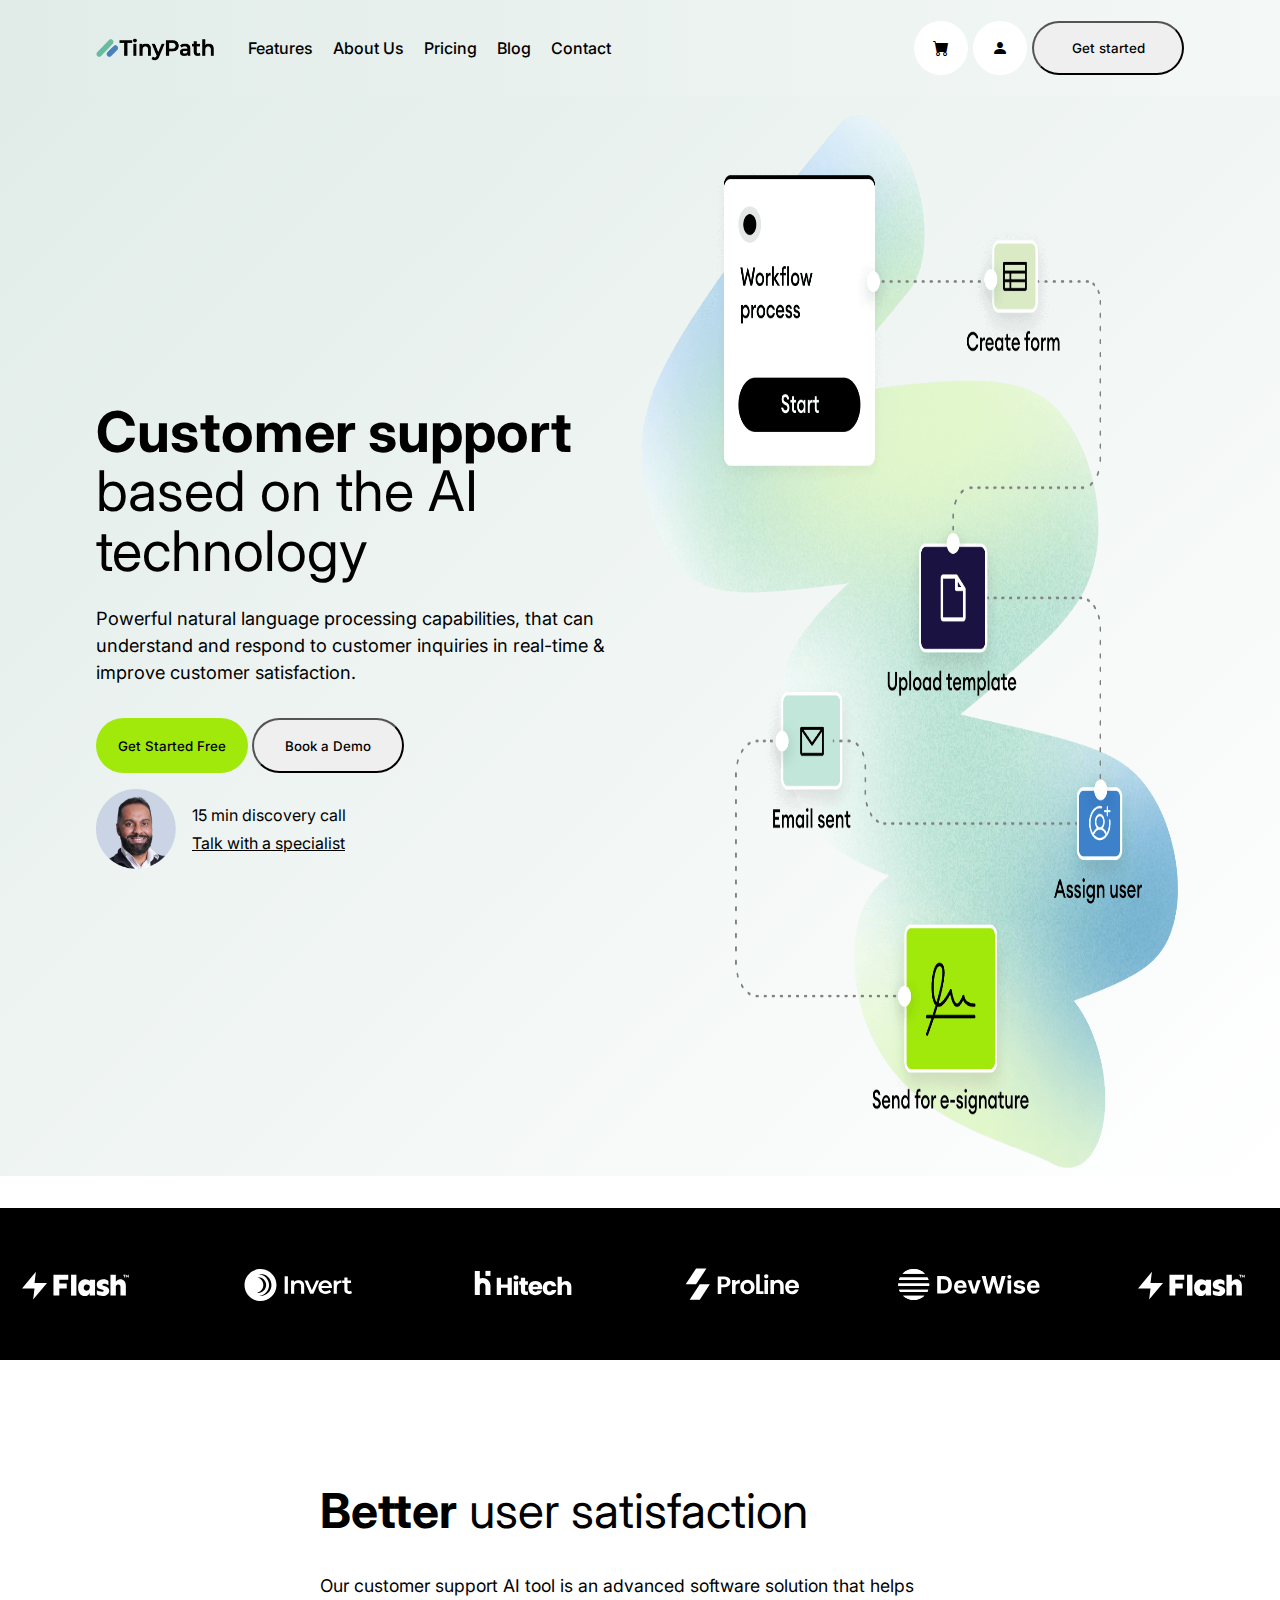
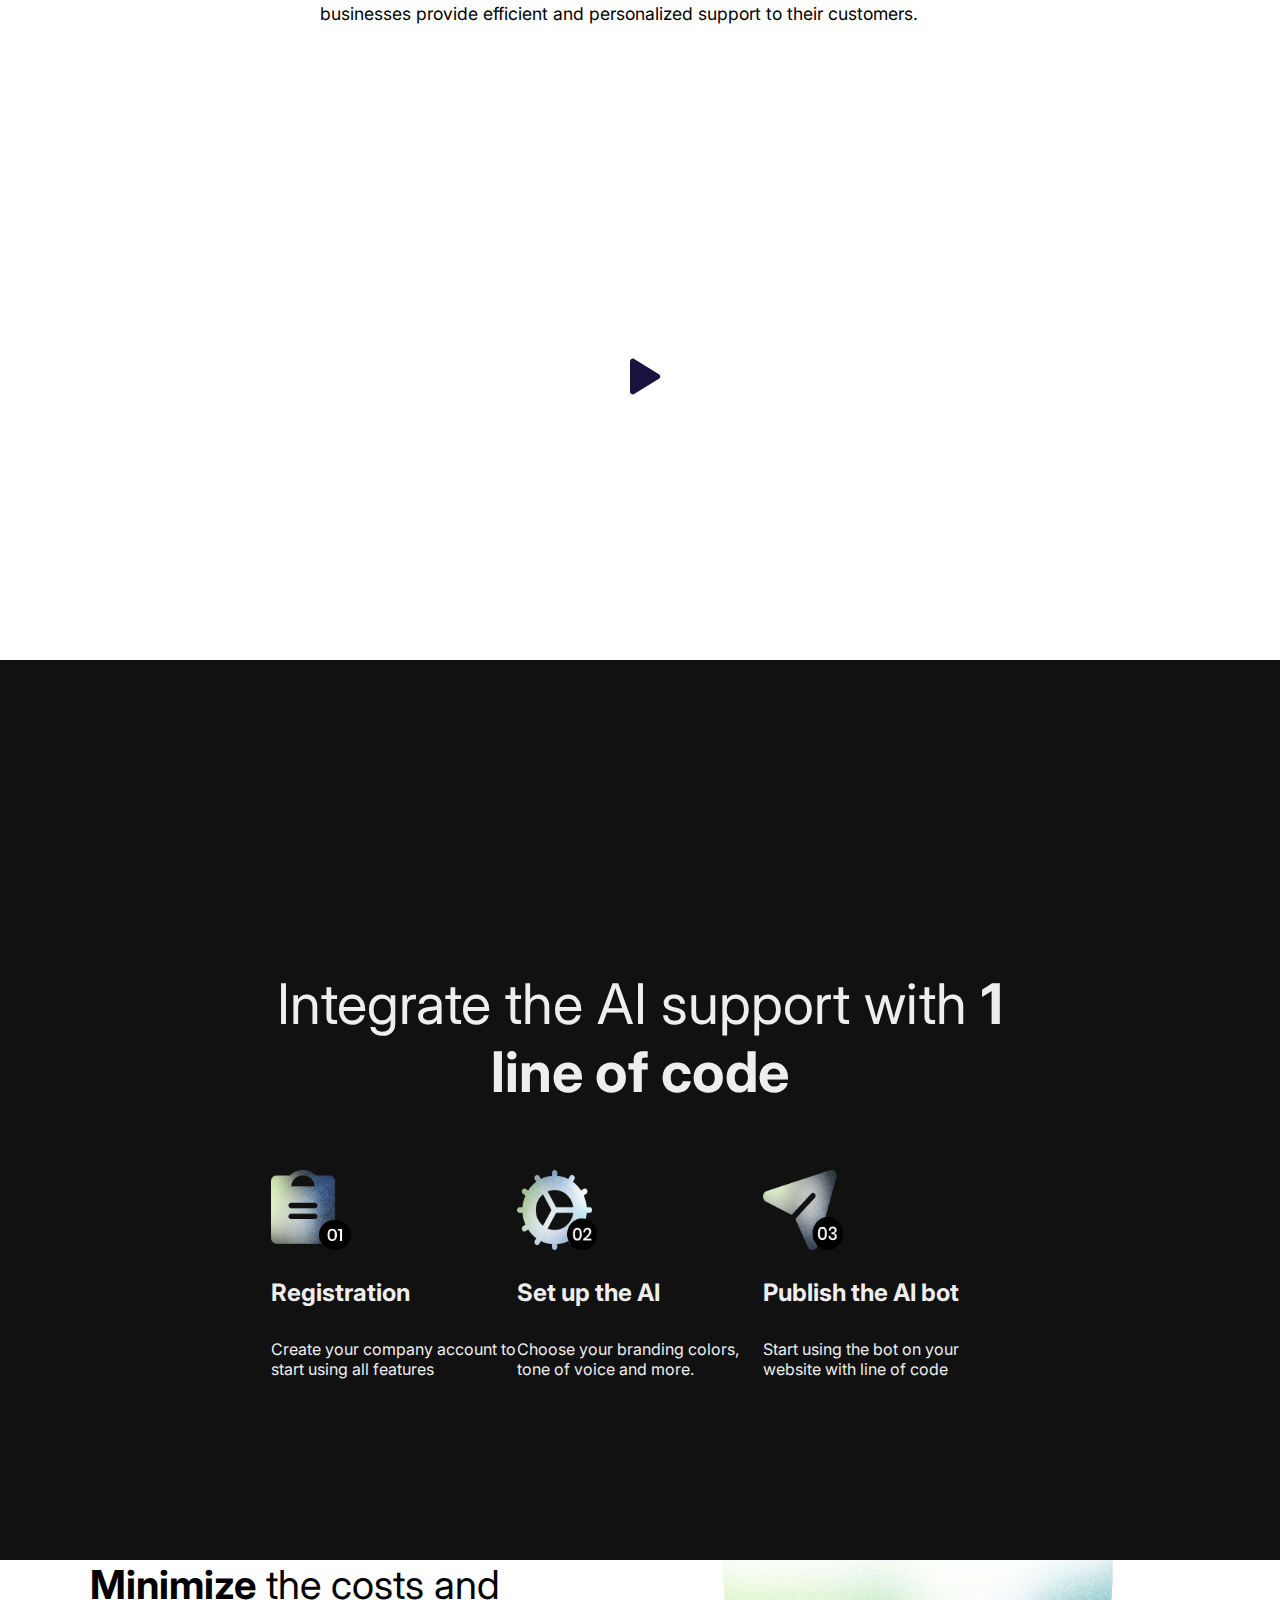
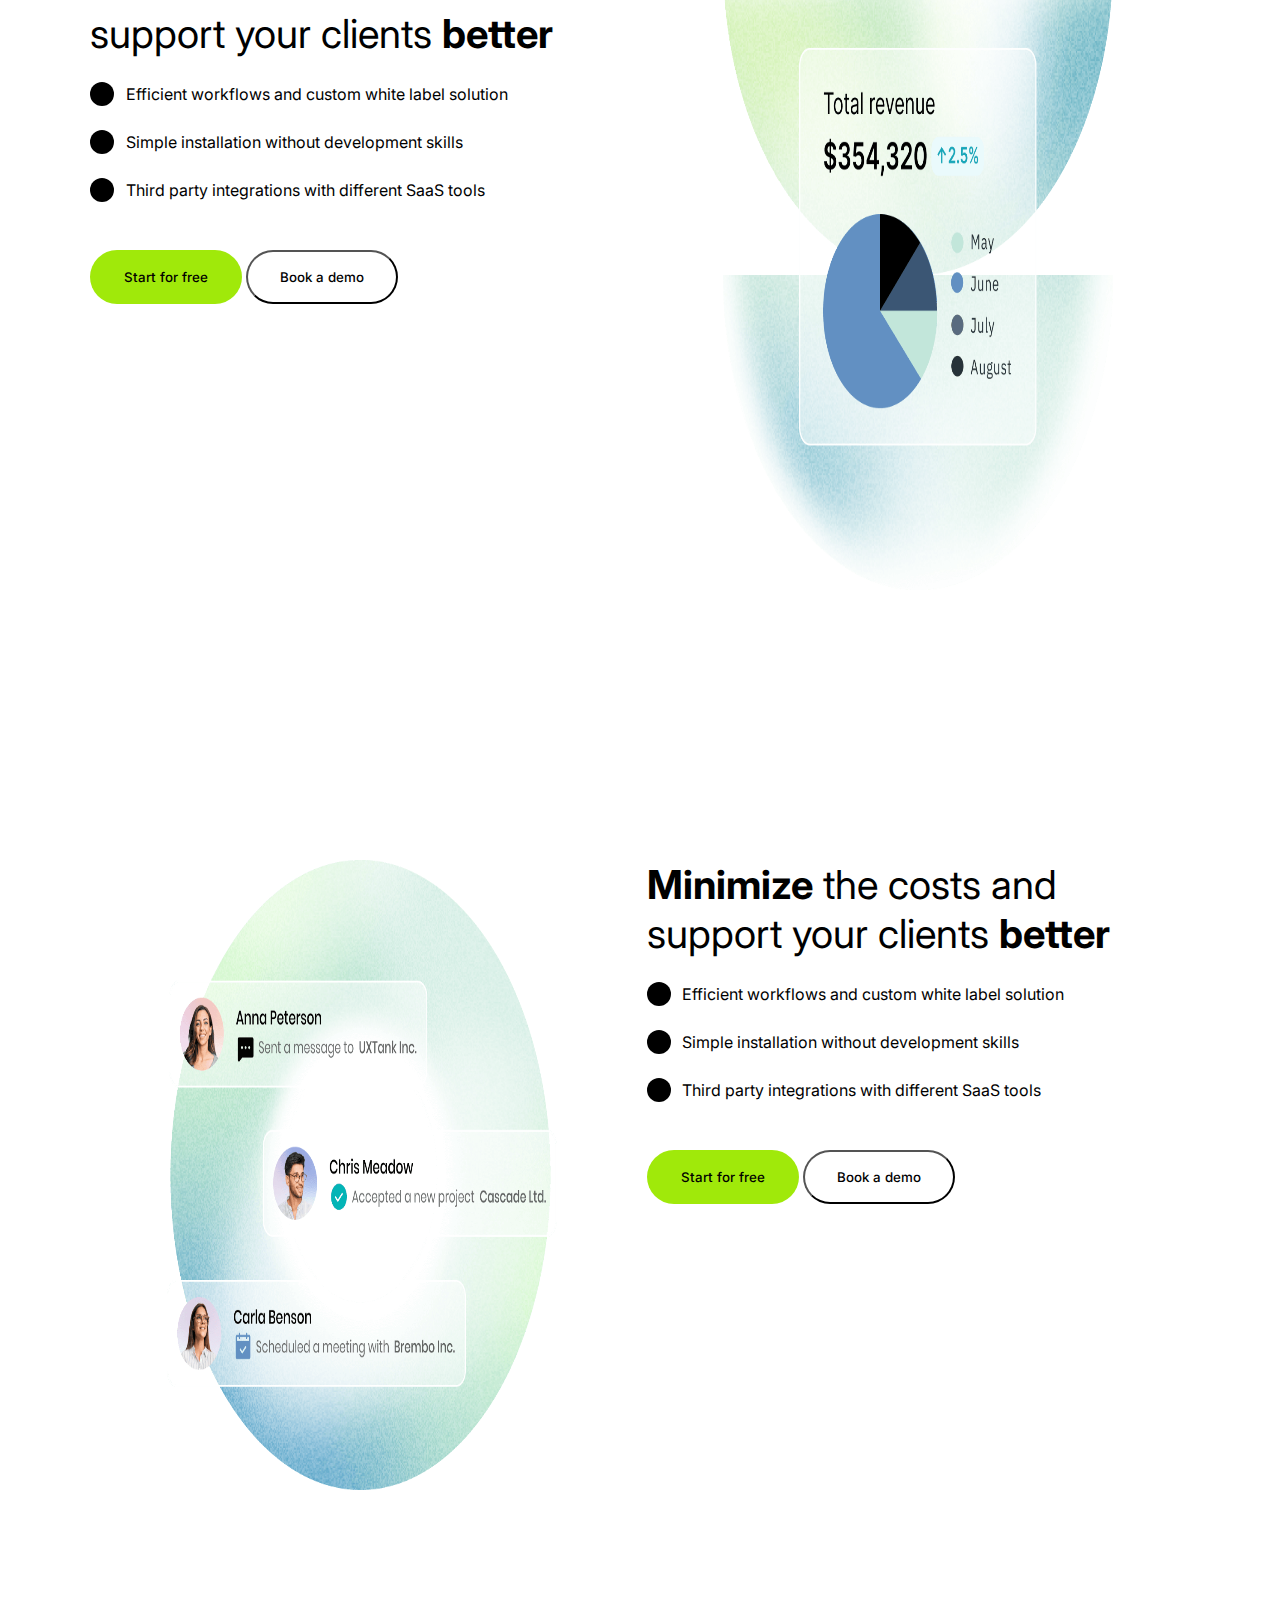
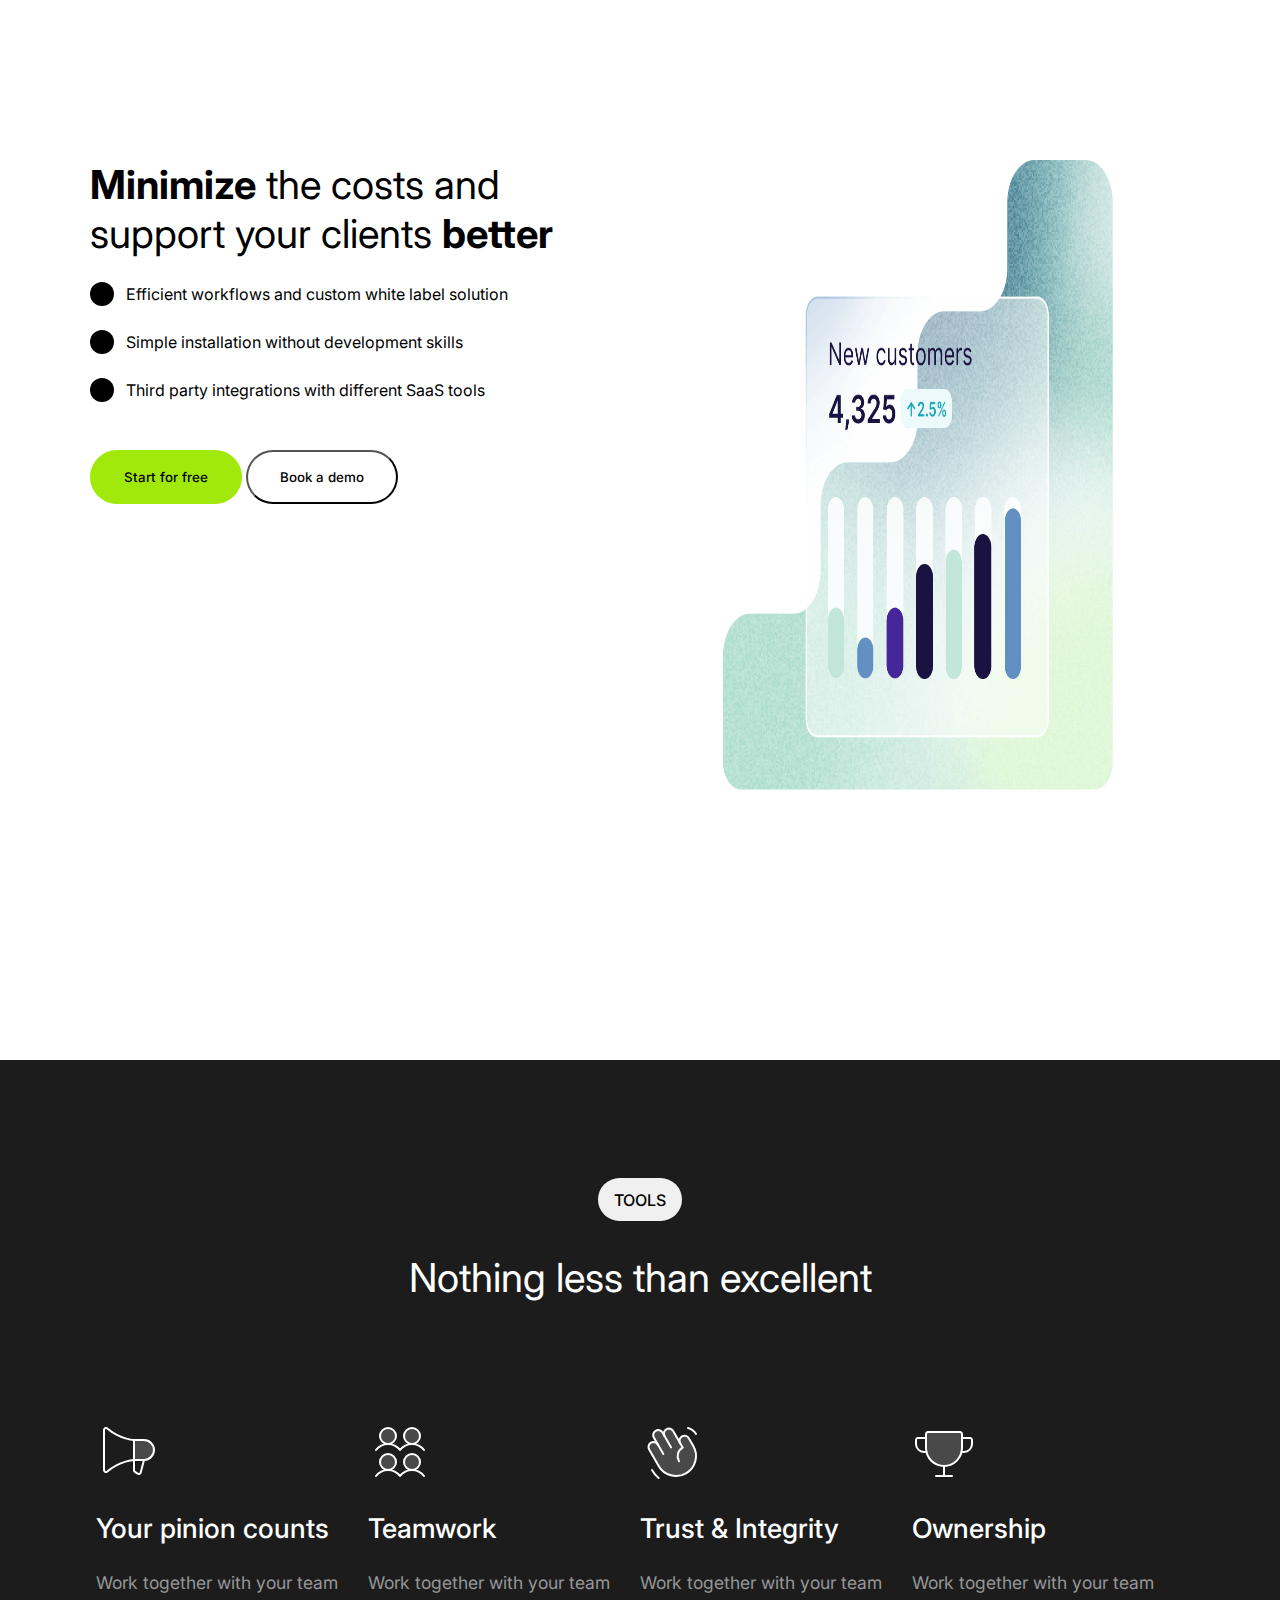
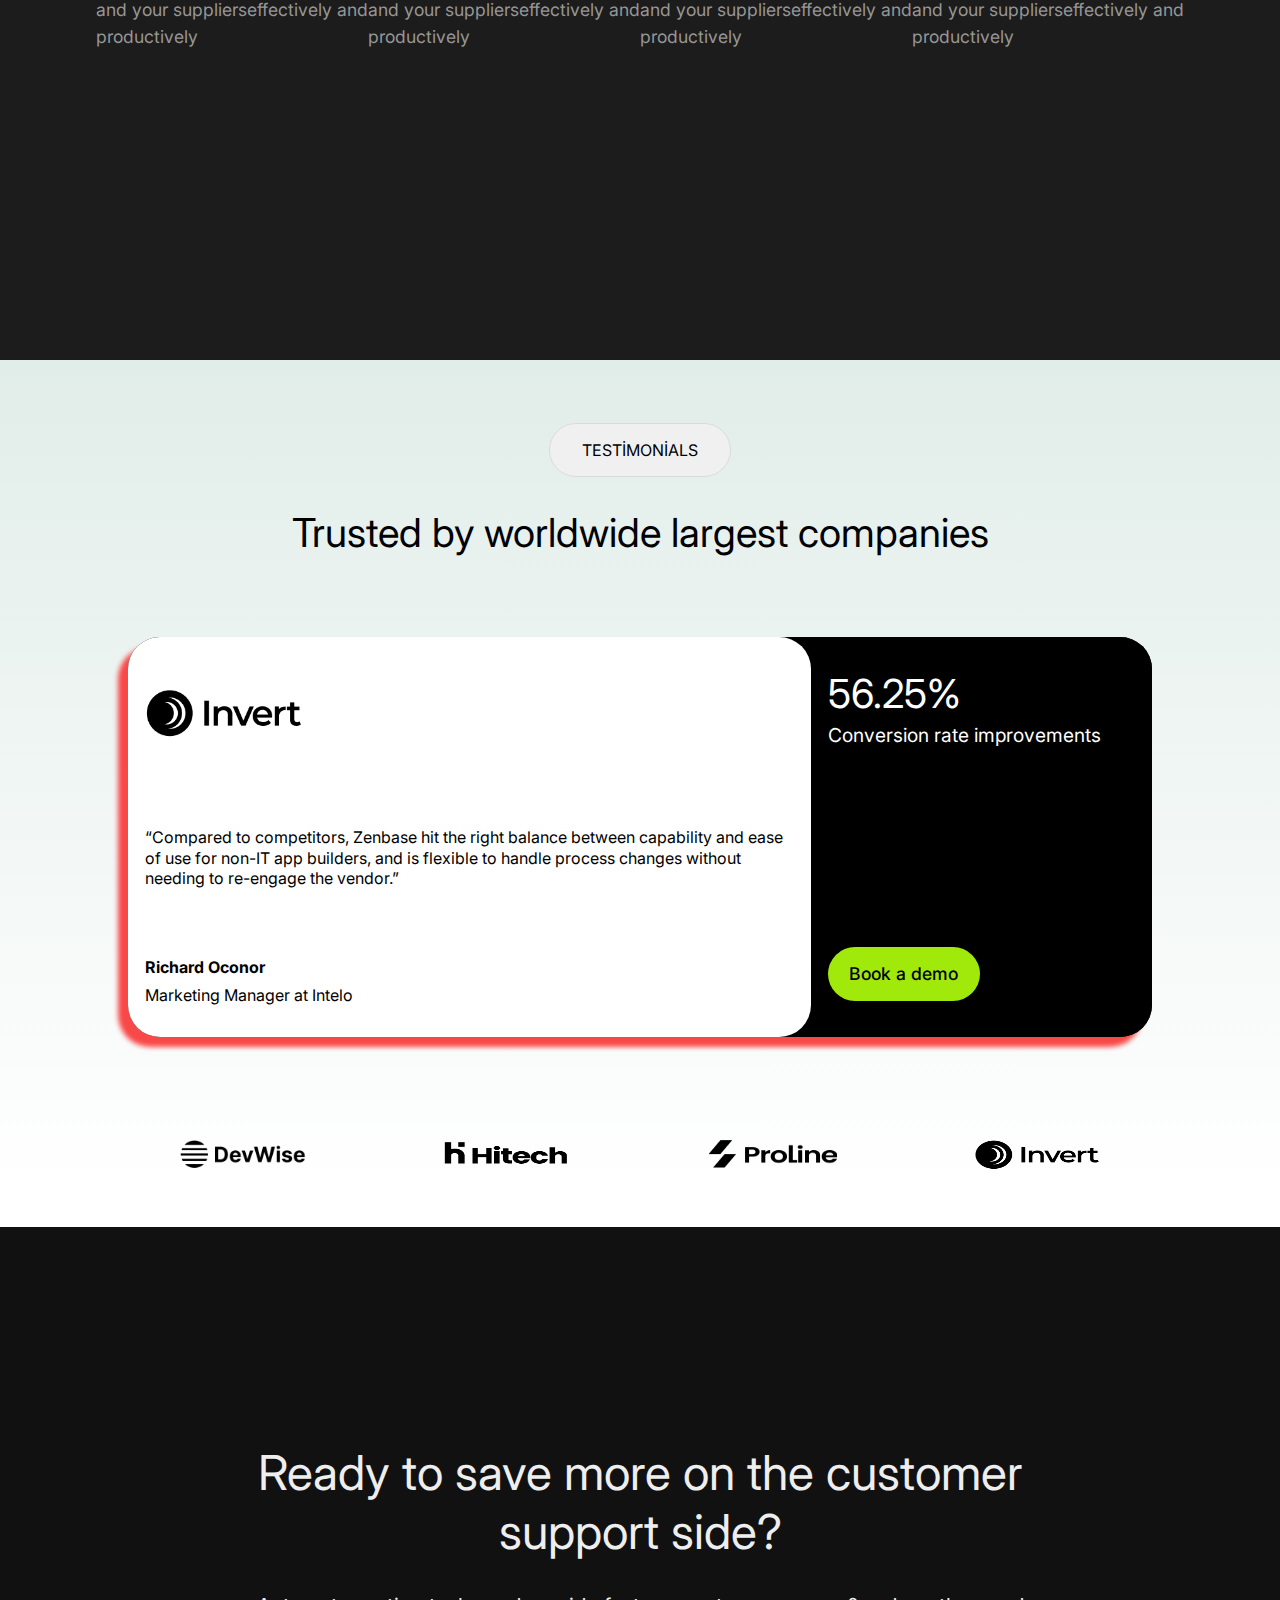
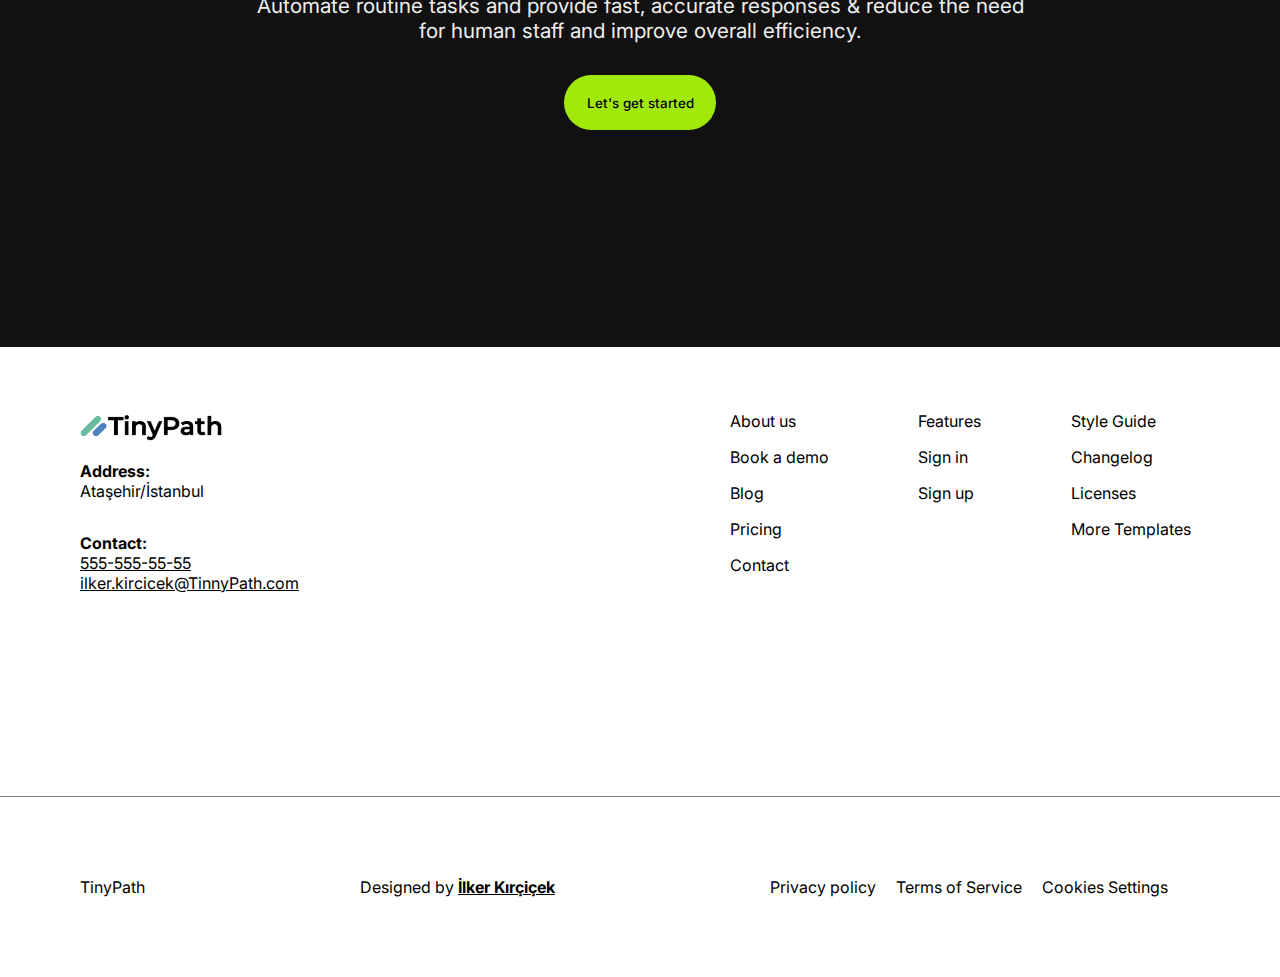
==== index.html @ c1fa0103 "index.html finish" ====
<!DOCTYPE html>
<html lang="en">
<head>
    <meta charset="UTF-8">
    <meta name="viewport" content="width=device-width, initial-scale=1.0">
    <title>TinyPath</title>
    <link rel="stylesheet" href="./css/style.css">
    <link rel="stylesheet" href="https://cdn.jsdelivr.net/npm/bootstrap-icons@1.11.3/font/bootstrap-icons.min.css">
    <link rel="stylesheet" href="https://cdnjs.cloudflare.com/ajax/libs/font-awesome/6.5.1/css/all.min.css" integrity="sha512-DTOQO9RWCH3ppGqcWaEA1BIZOC6xxalwEsw9c2QQeAIftl+Vegovlnee1c9QX4TctnWMn13TZye+giMm8e2LwA==" crossorigin="anonymous" referrerpolicy="no-referrer" />
    <link rel="stylesheet" href="./css/animation.css">
    <link rel="stylesheet" href="./css/module.css">
</head>
<body>
    <section>
        <header class="head">
            <div class="header">
                <div class="header-left">
                    <img src="./img/logo.png" alt="logo">
                    <div class="links">
                        <a href="#">Features</a>
                        <a href="#">About Us</a>
                        <a href="#">Pricing</a>
                        <a href="#">Blog</a>
                        <a href="#">Contact</a>
                    </div>
                </div>
                <div class="header-right">
                    <div>
                        <i class="bi bi-cart-fill"></i>
                        <i class="bi bi-person-fill"></i>
                    </div>
                    <button class="button">Get started</button>
                </div>
            </div>
        </header>

    
        <div class="hero">
            <div class="container">
                <div class="container-left">
                    <p class="container-left-tittle">
                        <strong>Customer support</strong> based on the AI technology
                    </p>
                    <p class="container-left-text">
                    Powerful natural language processing capabilities, that can understand and respond to customer inquiries in real-time & improve customer satisfaction.
                    </p>
                    <div class="buttons">
                        <button class="button">Get Started Free</button>
                        <button class="button">Book a Demo</button>
                    </div>
                    <div class="specialist">
                        <img src="./img/spec-img.png" alt="">
                        <div>
                            <p>15 min discovery call</p>
                            <a href="#">Talk with a specialist</a>
                        </div>
                    </div>
                </div>

                <div class="container-right">
                    <img src="./img/hero-img.png" alt="">
                </div>
            </div>
        </div>    
    

        <div class="icons">
            <div class="animation-icons">
                <img src="./img/logo1.svg" alt="flash">
                <img src="./img/logo2.svg" alt="invert">
                <img src="./img/logo3.svg" alt="hitech">
                <img src="./img/logo4.svg" alt="proline">
                <img src="./img/logo5.svg" alt="devwise">
                <img src="./img/logo1.svg" alt="flash">
                <img src="./img/logo2.svg" alt="invert">
                <img src="./img/logo3.svg" alt="hitech">
                <img src="./img/logo4.svg" alt="proline">
                <img src="./img/logo5.svg" alt="devwise">   
            </div>
        </div>

        <div class="video-container">
            <div class="video">
                <div class="border">
                    <img src="./img/quick-demo-icon.svg" alt="Quick demo">
                    <p>Quick Demo</p>
                </div>
            </div>
            <div class="video-text">
                <p>
                    <b>Better</b> user satisfaction
                </p>
                <p>
                    Our customer support AI tool is an advanced software solution that helps businesses provide efficient and personalized support to their customers.
                </p>
            </div>
        </div>

        <div class="module">
            <div class="wrap">
                <div class="top">
                    <p>
                    Integrate the AI support with <b>1 line of code</b>
                    </p>
                </div>
                <div class="bottom">
                    <div class="module-icons">
                        <img src="./img/icon.png" alt="">
                        <h4>Registration</h4>
                        <p>
                        Create your company account to start using all features
                        </p>
                    </div>
                    <div class="module-icons">
                        <img src="./img/icon2.png" alt="">
                        <h4>Set up the AI</h4>
                        <p>
                        Choose your branding colors, tone of voice and more.
                        </p>
                    </div>
                    <div class="module-icons">
                        <img src="./img/icon3.png" alt="">
                        <h4>Publish the AI bot</h4>
                        <p>
                        Start using the bot on your website with line of code
                        </p>
                    </div>
                </div>
            </div>
        </div>

        <div class="graphic">
            <div class="graphic-left">
                <div class="graphic-inclusive">
                    <p class="graphic-tittle">
                        <b>Minimize</b> the costs and support your clients  <b>better</b>
                    </p>
                    <div class="graphic-list">
                        <p>
                            <i class="fa-solid fa-check"></i> Efficient workflows and custom white label solution
                        </p>
                        <p>
                            <i class="fa-solid fa-check"></i> Simple installation without development skills
                        </p>
                        <p>
                            <i class="fa-solid fa-check"></i> Third party integrations with different SaaS tools
                        </p>
                    </div>
                    <div class="graphic-buttons">
                        <button class="button">Start for free</button>
                        <button class="button">Book a demo <i class="fa-solid fa-greater-than"></i></button>
                    </div>    
                </div>
            </div>
            <div class="graphic-right">
                <img src="./img/graphic.png" alt="">
            </div>
        </div>

        <div class="graphic graphic-mid">
            <div class="graphic-right graphic2">
                <img src="./img/graphic2.png" alt="">
            </div>
            <div class="graphic-left">
                <div class="graphic-inclusive">
                    <p class="graphic-tittle">
                        <b>Minimize</b> the costs and support your clients  <b>better</b>
                    </p>
                    <div class="graphic-list">
                        <p>
                            <i class="fa-solid fa-check"></i> Efficient workflows and custom white label solution
                        </p>
                        <p>
                            <i class="fa-solid fa-check"></i> Simple installation without development skills
                        </p>
                        <p>
                            <i class="fa-solid fa-check"></i> Third party integrations with different SaaS tools
                        </p>
                    </div>
                    <div class="graphic-buttons">
                        <button class="button">Start for free</button>
                        <button class="button">Book a demo <i class="fa-solid fa-greater-than"></i></button>
                    </div>    
                </div>
            </div>
        </div>

        <div class="graphic">
            <div class="graphic-left">
                <div class="graphic-inclusive">
                    <p class="graphic-tittle">
                        <b>Minimize</b> the costs and support your clients  <b>better</b>
                    </p>
                    <div class="graphic-list">
                        <p>
                            <i class="fa-solid fa-check"></i> Efficient workflows and custom white label solution
                        </p>
                        <p>
                            <i class="fa-solid fa-check"></i> Simple installation without development skills
                        </p>
                        <p>
                            <i class="fa-solid fa-check"></i> Third party integrations with different SaaS tools
                        </p>
                    </div>
                    <div class="graphic-buttons">
                        <button class="button">Start for free</button>
                        <button class="button">Book a demo <i class="fa-solid fa-greater-than"></i></button>
                    </div>    
                </div>
            </div>
            <div class="graphic-right">
                <img src="./img/graphic3.png" alt="">
            </div>
        </div>

        <div class="tools">
            <div class="tools-container">
                <div class="tools-top">
                    <p>TOOLS</p>
                    <P>Nothing less than excellent</P>
                </div>
                <div class="tools-bottom">
                    <div class="tools-card-icon-top">
                        <div class="tools-card">
                            <img src="./img/icon7.svg" alt="">
                            <p class="tools-card-tittle">Your pinion counts</p>
                            <p class="tools-card-text">
                            Work together with your team and your supplierseffectively and productively
                            </p>
                        </div>
                        <div class="tools-card">
                            <img src="./img/icon6.svg" alt="">
                            <p class="tools-card-tittle">Teamwork</p>
                            <p class="tools-card-text">
                            Work together with your team and your supplierseffectively and productively
                            </p>
                        </div>
                    </div>
                    <div class="tools-card-icon-bottom">
                        <div class="tools-card">
                            <img src="./img/icon5.svg" alt="">
                            <p class="tools-card-tittle">Trust & Integrity</p>
                            <p class="tools-card-text">
                            Work together with your team and your supplierseffectively and productively
                            </p>
                        </div>
                        <div class="tools-card">
                            <img src="./img/icon4.svg" alt="">
                            <p class="tools-card-tittle">Ownership</p>
                            <p class="tools-card-text">
                            Work together with your team and your supplierseffectively and productively
                            </p>
                        </div>
                    </div>
                </div>
            </div>
        </div>

        <div class="testimonials">
            <div class="testimonials-container">
                <p class="testimonials-tittle">
                    <span>TESTİMONİALS</span>
                </p>
                <P class="testimonials-text">
                    Trusted by worldwide largest companies
                </P>
                <div class="testimonials-box">
                    <div class="testimonials-box-left">
                        <div class="testimonials-box-left-img">
                            <img src="./img/invert-black.png" alt="">
                        </div>
                        <p class="testimonials-box-left-text">
                            “Compared to competitors, Zenbase hit the right balance between capability and ease of use for non-IT app builders, and is flexible to handle process changes without needing to re-engage the vendor.”
                        </p>
                        <div class="testimonials-box-left-person">
                            <p>Richard Oconor</p>
                            <p>Marketing Manager at Intelo</p>
                        </div>
                    </div>
                    <div class="testimonials-box-right">
                        <p class="testimonials-box-right-math">56.25%</p>
                        <p class="testimonials-box-right-text">Conversion rate improvements</p>
                        <div>
                            <button class="button">Book a demo</button>
                        </div>
                    </div>
                </div>
                <div class="testimonials-icons">
                    <div class="testimonials-icons-img">
                        <img src="./img/devwise-black.png" alt="">
                    </div>
                    <div class="testimonials-icons-img">
                        <img src="./img/hitech-black.png" alt="">
                    </div>
                    <div class="testimonials-icons-img">
                        <img src="./img/proline-black.png" alt="">
                    </div>
                    <div class="testimonials-icons-img">
                        <img src="./img/invert-black.png" alt="">
                    </div>
                </div>
            </div>
        </div>

        <div class="animation">
            <article class="wrapper">
                <p>
                    Ready to save more on the customer support side?
                </p>
                <p>
                    Automate routine tasks and provide fast, accurate responses & reduce the need for human staff and improve overall efficiency.
                </p>
                <div class="animation-button">
                    <button class="button">Let's get started</button>
                </div>
            </article>
        </div>

        <div class="footer-top">
            <div class="footer-top-left">
                <img src="./img/logo.png" alt="">
                <div class="adress">
                    <p><b>Address:</b></p>
                    <p>Ataşehir/İstanbul</p>
                </div>
                <div class="contact">
                    <p><b>Contact:</b></p>
                    <a href="#">555-555-55-55</a> <br>
                    <a href="#">ilker.kircicek@TinnyPath.com</a>
                </div>
                <div class="footer-top-left-icons">
                    <i class="fa-brands fa-facebook-f"></i>
                    <i class="fa-brands fa-instagram"></i>
                    <i class="fa-brands fa-twitter"></i>
                    <i class="fa-brands fa-linkedin"></i>
                    <i class="fa-brands fa-youtube"></i>
                </div>
            </div>
            <div class="footer-top-right">
                <div class="footer-top-right-list">
                    <ul>
                        <li>About us</li>
                        <li>Book a demo</li>
                        <li>Blog</li>
                        <li>Pricing</li>
                        <li>Contact</li>
                    </ul>
                </div>
                <div class="footer-top-right-list">
                    <ul>
                        <li>Features</li>
                        <li>Sign in</li>
                        <li>Sign up</li>
                    </ul>
                </div>
                <div class="footer-top-right-list">
                    <ul>
                        <li>Style Guide</li>
                        <li>Changelog</li>
                        <li>Licenses</li>
                        <li>More Templates</li>
                    </ul>
                </div>
            </div>
        </div>

        <div class="footer-bottom">
            <div class="copyright">
                <i class="fa-regular fa-copyright"></i> TinyPath
            </div>
            <div class="designed">
                Designed by <a href="https://github.com/ilkerkr" target="_blank">İlker Kırçiçek </a>
            </div>
            <div class="footer-bottom-right">
                <a href="#">Privacy policy</a>
                <a href="#">Terms of Service</a>
                <a href="#">Cookies Settings</a>
            </div>
            
        </div>
    </section>
</body>
</html>
---- css/style.css ----
@import url("https://fonts.googleapis.com/css2?family=Inter:wght@300;400;500;700;800;900&display=swap");
/* font-family: 'Inter', sans-serif; */
* {
  margin: 0;
  padding: 0;
  box-sizing: border-box;
  font-family: "Inter", sans-serif;
  text-decoration: none;
  list-style-type: none;
}

:root {
  --black-font: #000;
  --green-color: #a0e90a;
  --white-font: #fff;
  --bgc-color: #1c1c1c;
  --hover-gren-color: #caff5c;
}

section {
  max-width: 1600px;
  margin: auto;
}

.head {
  background: linear-gradient(to right, #e1ece8, #f4f8f7);
}

.header {
  display: flex;
  align-items: center;
  justify-content: space-between;
  width: 85%;
  margin: auto;
}

.header-left {
  display: flex;
  align-items: center;
  gap: 1rem;
  height: 6rem;
  flex: 1;
  flex-wrap: wrap;
}

.header-left img {
  width: 7.5rem;
  cursor: pointer;
}

.links a {
  margin-left: 1rem;
  color: var(--black-font);
  font-weight: 500;
}

.header-right {
  display: flex;
  gap: 0.3rem;
}

.header-right div i {
  height: 3.4rem;
  width: 3.4rem;
  display: flex;
  justify-content: center;
  align-items: center;
  border-radius: 50%;
  cursor: pointer;
  background-color: var(--white-font);
}

.header-right div {
  display: flex;
  gap: 0.3rem;
}

.button {
  width: 9.5rem;
  height: 3.4rem;
  border-radius: 3rem;
  cursor: pointer;
  font-weight: 500;
  line-height: 1.5rem;
}

.header-right button:hover {
  background-color: #e2e7e5;
  transition: 0.5s;
}

.hero {
  background: linear-gradient(135deg, #e1ece8, #fff);
  height: 120vh;
}

.container {
  display: flex;
  width: 85%;
  margin: auto;
  height: inherit;
}

.container-left {
  flex: 1;
  display: flex;
  flex-direction: column;
  justify-content: center;
}

.container-left-tittle {
  font-size: 3.5rem;
  line-height: 3.7rem;
}

.container-left-text {
  margin-top: 1.5rem;
  font-size: 1.14rem;
  line-height: 1.7rem;
}

.buttons {
  margin-top: 2rem;
}

.buttons button:nth-child(1) {
  background-color: var(--green-color);
  border: none;
}

.buttons button:nth-child(1):hover {
  background-color: var(--hover-gren-color);
  transition: 0.5s;
}

.buttons button:nth-child(2):hover {
  background-color: #e2e7e5;
  transition: 0.5s;
}

.specialist {
  display: flex;
  align-items: center;
  margin-top: 1rem;
}

.specialist div {
  margin-left: 1rem;
  display: flex;
  flex-direction: column;
  gap: 0.5rem;
}

.specialist div a {
  color: var(--black-font);
  text-decoration: underline;
}

.specialist img {
  width: 5rem;
  height: 5rem;
}

.container-right {
  flex: 1;
}

.container-right img {
  height: 100%;
  width: 100%;
}

.icons {
  background-color: var(--black-font);
  height: 9.5rem;
  margin-top: 2rem;
}

.animation-icons {
  height: 100%;
  display: flex;
  align-items: center;
  gap: 4.5rem;
  overflow: hidden;
}

.animation-icons img {
  animation: different 60s linear infinite;
}

.video-container {
  height: 100vh;
  display: flex;
}

.video {
  flex: 2;
  display: flex;
  align-items: center;
  justify-content: center;
  cursor: pointer;
}

.border {
  background-image: url(/Tinny-path/img/videoframe_6333.png);
  background-repeat: no-repeat;
  background-size: cover;
  background-position: center;
  width: 50rem;
  height: 32rem;
  display: flex;
  flex-direction: column;
  align-items: center;
  justify-content: center;
  border-radius: 2rem;
}

.video p {
  margin-top: 1rem;
  color: var(--white-font);
  font-size: 2rem;
  font-weight: 500;
}

.video-text {
  flex: 1;
  display: flex;
  flex-direction: column;
  justify-content: center;
}

.video-text p:nth-child(1) {
  font-size: 3rem;
}

.video-text p:nth-child(2) {
  font-size: 1.1rem;
  margin: 1.5rem 5rem 0 0;
  line-height: 1.7rem;
}

.module {
  height: 100vh;
}

.top {
  text-align: center;
  width: 50rem;
  margin: 8rem auto 4rem;
}

.top p {
  font-size: 3.5rem;
}

.bottom {
  display: flex;
  justify-content: space-between;
  width: 83%;
  margin: auto;
}

.module-icons {
  width: 18.5rem;
}

.module-icons img {
  height: 5rem;
  width: 5rem;
}

.module-icons h4 {
  font-size: 1.5rem;
  margin: 1.5rem 0 2rem 0;
}

.graphic {
  display: flex;
  height: 100vh;
}

.graphic-left {
  flex: 1.3;
}

.graphic-inclusive {
  width: 75%;
  height: 75%;
  margin: auto;
}

.graphic-tittle {
  font-size: 2.5rem;
}

.graphic-list {
  margin-top: 1.5rem;
}

.graphic-list p {
  display: flex;
  align-items: center;
  margin-top: 1.5rem;
}

.graphic-list i {
  width: 1.5rem;
  height: 1.5rem;
  display: flex;
  align-items: center;
  justify-content: center;
  border-radius: 50%;
  background-color: var(--black-font);
  color: var(--white-font);
  margin-right: 0.7rem;
}

.graphic-buttons {
  margin-top: 3rem;
}

.graphic-buttons button:nth-child(1) {
  background-color: var(--green-color);
  border: none;
}

.graphic-buttons button:nth-child(2) {
  background-color: var(--white-font);
}

.graphic-buttons button:nth-child(1):hover {
  background-color: var(--hover-gren-color);
  transition: 0.5s;
}

.graphic-buttons button:nth-child(2):hover {
  background-color: #e2e7e5;
  transition: 0.5s;
}

.graphic-right {
  flex: 1;
}

.graphic-right img {
  height: 70%;
  width: 70%;
}

.graphic2 {
  display: flex;
  justify-content: end;
}

.tools {
  height: 100vh;
  background-color: var(--bgc-color);
  color: var(--white-font);
}

.tools-container {
  height: inherit;
  display: flex;
  flex-direction: column;
}

.tools-top {
  display: flex;
  flex-direction: column;
  align-items: center;
  justify-content: center;
  flex: 1;
  gap: 2rem;
}

.tools-top p:nth-child(1) {
  padding: 0.7rem 1rem;
  background-color: #f0f0f0;
  color: var(--black-font);
  border-radius: 2rem;
  font-weight: 500;
}

.tools-top p:nth-child(2) {
  font-size: 2.5rem;
}

.tools-bottom {
  flex: 1.5;
  display: flex;
  width: 85%;
  margin: auto;
  height: 75%;
}

.tools-card-icon-top {
  display: flex;
}

.tools-card-icon-bottom {
  display: flex;
}

.tools-card-tittle {
  font-size: 1.7rem;
  margin-top: 1.5rem;
  font-weight: 500;
}

.tools-card-text {
  margin-top: 1.5rem;
  color: #969696;
  font-size: 1.1rem;
  line-height: 1.7rem;
}

.testimonials {
  background: linear-gradient(to bottom, #e1ede9, #fff);
}

.testimonials-tittle {
  text-align: center;
  padding-top: 5rem;
}

.testimonials-tittle span {
  padding: 1rem 2rem;
  background-color: #f0f0f0;
  border-radius: 4rem;
  border: 1px solid rgba(0, 0, 0, 0.089);
}

.testimonials-text {
  text-align: center;
  margin-top: 3rem;
  font-size: 2.5rem;
}

.testimonials-box {
  width: 80%;
  height: 400px;
  margin: 5rem auto;
  border-radius: 2rem;
  display: flex;
  box-shadow: -10px 10px 5px rgba(249, 68, 68, 0.981);
  background-color: var(--black-font);
}

.testimonials-box-left {
  display: flex;
  flex-direction: column;
  flex: 2;
  border-radius: 2rem;
  background-color: #fff;
}

.testimonials-box-left-img {
  width: 95%;
  margin: auto;
}

.testimonials-box-left-img img {
  width: 10rem;
}

.testimonials-box-left-text {
  width: 95%;
  margin: 1rem auto;
  font-size: 1.3rem;
  line-height: 2rem;
}

.testimonials-box-left-person {
  width: 95%;
  margin: 7rem auto;
}

.testimonials-box-left-person p:nth-child(1) {
  font-weight: bold;
  margin-bottom: 0.5rem;
}

.testimonials-box-right {
  flex: 1;
  background-color: var(--black-font);
  color: var(--white-font);
  border-radius: 2rem;
}

.testimonials-box-right-math {
  width: 90%;
  margin: 2rem auto 0;
  font-size: 2.5rem;
}

.testimonials-box-right-text {
  width: 90%;
  margin: 0.3rem auto 0;
  font-size: 1.2rem;
}

.testimonials-box-right div {
  width: 90%;
  margin: 12.5rem auto 0;
}

.testimonials-box-right div button {
  background-color: var(--green-color);
  border: none;
  font-size: 1.1rem;
  font-weight: 500;
}

.testimonials-box-right div button:hover {
  background-color: var(--hover-gren-color);
  transition: 0.5s;
}

.testimonials-icons {
  display: flex;
  gap: 5rem;
  justify-content: center;
  margin-bottom: 2rem;
}

.testimonials-icons-img {
  padding: 0.8rem 1.8rem;
  cursor: pointer;
}

.testimonials-icons-img img {
  height: 3rem;
  width: 8rem;
}

.testimonials-icons-img:hover {
  background-color: #e7e7e7;
  transition: 0.5s;
  border-radius: 0.5rem;
}

.wrapper p:nth-child(1) {
  font-size: 3rem;
  width: 60%;
  text-align: center;
}

.wrapper p:nth-child(2) {
  width: 60%;
  font-size: 1.3rem;
  text-align: center;
  margin-top: 2rem;
}

.animation-button {
  margin-top: 2rem;
}

.animation-button button {
  background-color: var(--green-color);
  border: none;
}

.animation-button button:hover {
  background-color: var(--hover-gren-color);
  transition: 0.5s;
}

.footer-top {
  display: flex;
  height: 50vh;
  border-bottom: 1px solid grey;
}

.footer-top-left {
  flex: 1;
}

.footer-top-left img {
  margin: 4rem 0 0 5rem;
  width: 9rem;
}

.adress {
  margin: 1rem 0 0 5rem;
}

.contact {
  margin: 2rem 0 0 5rem;
}

.contact a {
  text-decoration: underline;
  color: var(--black-font);
}

.footer-top-left-icons {
  margin: 3rem 0 0 5rem;
}

.footer-top-left-icons i {
  margin-right: 1rem;
  font-size: 2rem;
}

.footer-top-right {
  flex: 1;
  display: flex;
  justify-content: space-evenly;
}

.footer-top-right-list {
  margin-top: 4rem;
}

.footer-top-right-list ul li {
  padding-bottom: 1rem;
  cursor: pointer;
}

.footer-top-right-list ul li:hover {
  opacity: 0.5;
}

.footer-bottom {
  height: 20vh;
  display: flex;
  justify-content: space-between;
  align-items: center;
}

.copyright {
  margin-left: 5rem;
}

.designed a {
  font-weight: bold;
  color: var(--black-font);
  text-decoration: underline;
}

.footer-bottom-right {
  margin-right: 6rem;
}

.footer-bottom-right a {
  color: var(--black-font);
  margin-right: 1rem;
}

@keyframes different {
  0% {
    transform: translateX(95rem);
  }

  100% {
    transform: translateX(-137rem);
  }
}

@media (max-width: 1300px) {
  .video-container {
    display: flex;
    flex-direction: column-reverse;
  }

  .video-text p:nth-child(1) {
    width: 50%;
  }

  .video-text p:nth-child(2) {
    width: 50%;
    margin: 2rem 0 0 0;
  }

  .video-text {
    display: flex;
    align-items: center;
    justify-content: center;
  }

  .video {
    flex: 1;
  }

  .testimonials-box-left-person {
    margin: 2rem auto;
  }

  .testimonials-box-left-text {
    margin: auto;
    font-size: 1rem;
    line-height: 1.3rem;
  }
}

@media (max-width: 945px) {
  .header {
    display: flex;
    align-items: end;
  }

  .container {
    display: flex;
    flex-direction: column;
  }

  .container-right img {
    height: 50%;
  }

  .border {
    width: 35rem;
    height: 20rem;
  }

  .top {
    width: 100%;
  }

  .module-icons {
    width: 100%;
  }

  .tools-bottom {
    display: flex;
    flex-direction: column;
    height: 100%;
    width: 100%;
  }
  .tools-card-icon-bottom {
    margin-top: 5rem;
  }

  .testimonials-icons {
    gap: 3rem;
  }

  .testimonials-icons-img img {
    width: 6rem;
  }

  .footer-top {
    display: flex;
    flex-direction: column;
    height: 90vh;
  }

  .footer-top-right {
    display: flex;
    justify-content: start;
    margin-left: 5rem;
  }

  .footer-top-right-list ul {
    margin-right: 10rem;
  }

  .footer-bottom {
    display: flex;
    flex-direction: column-reverse;
    align-items: start;
    margin-left: 5rem;
  }

  .copyright {
    margin-left: 0;
  }
}

@media (max-width: 780px) {
  .bottom {
    display: flex;
    flex-direction: column;
    justify-content: center;
    gap: 2rem;
  }

  .graphic {
    display: flex;
    flex-direction: column;
  }

  .graphic-mid {
    flex-direction: column-reverse;
  }

  .graphic-inclusive {
    width: 85%;
  }

  .graphic-right img {
    margin-left: 3rem;
  }

  .graphic2 {
    justify-content: start;
  }

  .testimonials-box-right div {
    margin: 12.5rem auto 0;
  }

  .testimonials-box-right div button {
    width: 8rem;
  }

  .testimonials-box-right-math {
    font-size: 1.5rem;
  }

  .testimonials-box-right-text {
    font-size: 0.9rem;
  }

  .testimonials-icons {
    gap: 1rem;
  }

  .testimonials-icons-img img {
    width: 3.5rem;
    height: 2rem;
  }

  .button {
    margin-top: 0.5rem;
  }

  .footer-top-right-list ul {
    margin-right: 7rem;
  }
}

@media (max-width: 550px) {
  .links {
    display: flex;
    flex-direction: column;
  }

  .container {
    padding-top: 2.5rem;
  }

  .header-right {
    display: flex;
    flex-direction: column-reverse;
    align-items: center;
  }

  .border {
    width: 27rem;
    height: 15rem;
  }

  .tools-card-icon-bottom {
    flex-direction: column;
    margin-top: 0;
  }

  .tools-card-icon-top {
    flex-direction: column;
  }

  .tools-card-tittle {
    font-size: 1rem;
    margin-top: 1rem;
  }

  .tools-card-text {
    margin-top: 1rem;
    color: #969696;
    font-size: 0.8rem;
    line-height: 1.3rem;
  }

  .testimonials-box-left-img img {
    width: 6rem;
  }

  .testimonials-box-left-person {
    margin: 1rem auto;
  }

  .testimonials-box-right div button {
    width: 5rem;
  }

  .tools {
    height: 145vh;
  }

  .module {
    height: 170vh;
  }

  .graphic {
    height: 135vh;
  }

  .testimonials-icons {
    gap: 1;
  }

  .testimonials-icons-img {
    padding: 0;
  }

  .wrapper p:nth-child(1) {
    font-size: 1.8rem;
  }

  .wrapper p:nth-child(2) {
    font-size: 0.9rem;
  }

  .footer-top-right-list ul {
    margin-right: 3rem;
  }

  .footer-bottom {
    margin-left: 2rem;
  }

  .footer-top-right {
    margin-left: 2rem;
  }

  .footer-top-left img {
    margin-left: 2rem;
  }

  .adress {
    margin: 1rem 0 0 2rem;
  }

  .contact {
    margin: 2rem 0 0 2rem;
  }

  .footer-top-left-icons {
    margin-left: 2rem;
  }

  .footer-bottom-right {
    display: flex;
    flex-direction: column;
    gap: 1rem;
    margin-top: 2rem;
  }

  .footer-bottom {
    height: 40vh;
  }

  .copyright {
    margin-bottom: 2rem;
  }

  .head {
    height: 25vh;
  }
}

@media (max-width: 333px) {
  .video-text {
    align-items: start;
  }

  .testimonials-box {
    height: 550px;
  }

  .testimonials-box-right div {
    margin-top: 0.5rem;
  }

  .footer-top-right-list ul {
    margin-right: 1rem;
  }
}
---- css/animation.css ----
.wrapper {
  animation: scroll 100s linear infinite;
  background: url("https://images.unsplash.com/photo-1465146633011-14f8e0781093?ixlib=rb-1.2.1&ixid=eyJhcHBfaWQiOjEyMDd9&auto=format&fit=crop&w=3450&q=80"),
    #111111;
  color: #eee;
  height: 80vh;
  min-width: 360px;
  width: 100%;
  display: flex;
  flex-direction: column;
  justify-content: center;
  align-items: center;
  perspective: 1000px;
  perspective-origin: 50% 50%;
}

@keyframes scroll {
  100% {
    background-position: 0px -400%;
  }
}

/* Fallback if the operatring system prefers reduced motion*/
@media (prefers-reduced-motion) {
  .wrapper {
    animation: scroll 800s linear infinite;
  }
}

@media (max-width: 550px) {
  .wrapper {
    height: 100vh;
  }
}
---- css/module.css ----
.module {
  animation: scroll 100s linear infinite;
  background: url("https://images.unsplash.com/photo-1465146633011-14f8e0781093?ixlib=rb-1.2.1&ixid=eyJhcHBfaWQiOjEyMDd9&auto=format&fit=crop&w=3450&q=80"),
    #111111;
  color: #eee;
  height: 100vh;
  min-width: 360px;
  width: 100%;
  display: flex;
  flex-direction: column;
  justify-content: center;
  align-items: center;
  perspective: 1000px;
  perspective-origin: 50% 50%;
}

@keyframes scroll {
  100% {
    background-position: 0px -400%;
  }
}

/* Fallback if the operatring system prefers reduced motion*/
@media (prefers-reduced-motion) {
  .module {
    animation: scroll 800s linear infinite;
  }
}

@media (max-width: 768px) {
  .module {
    height: 140vh;
  }
}

@media (max-width: 580px) {
  .module {
    height: 160vh;
  }
}
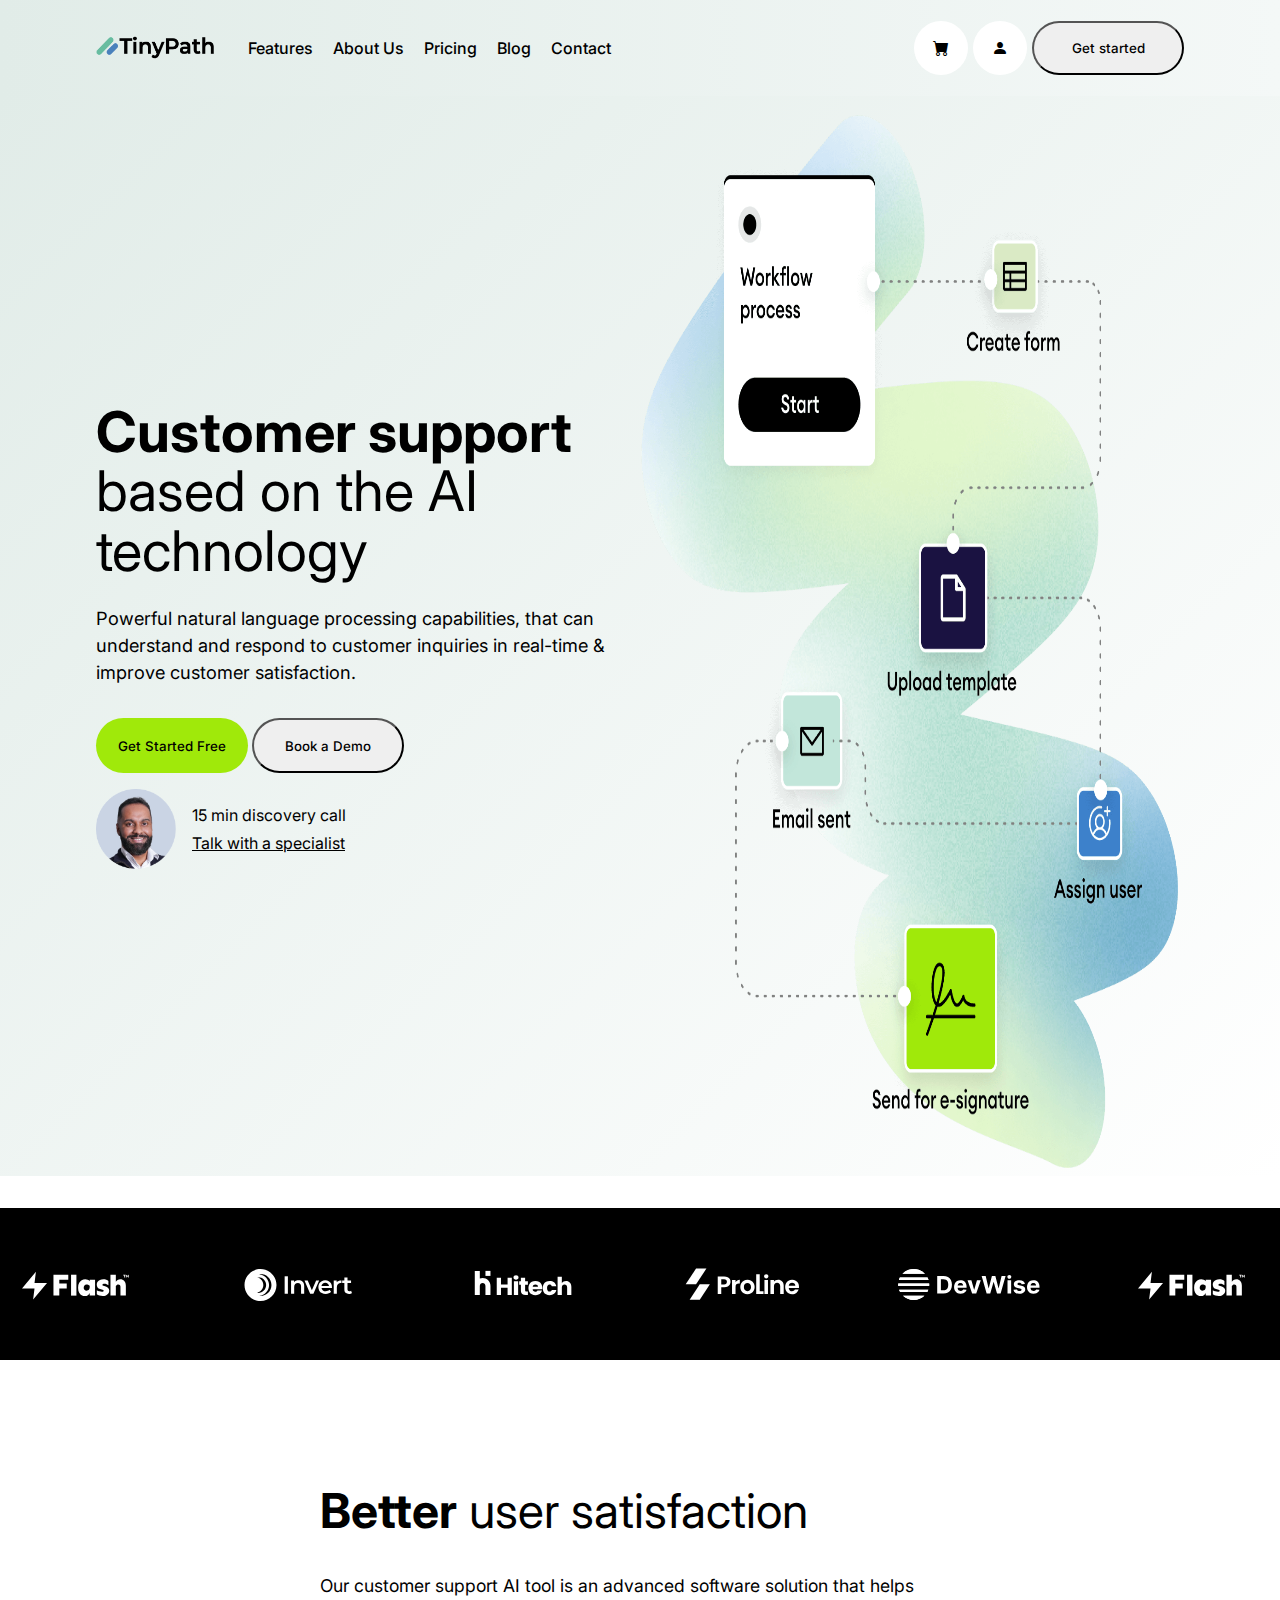
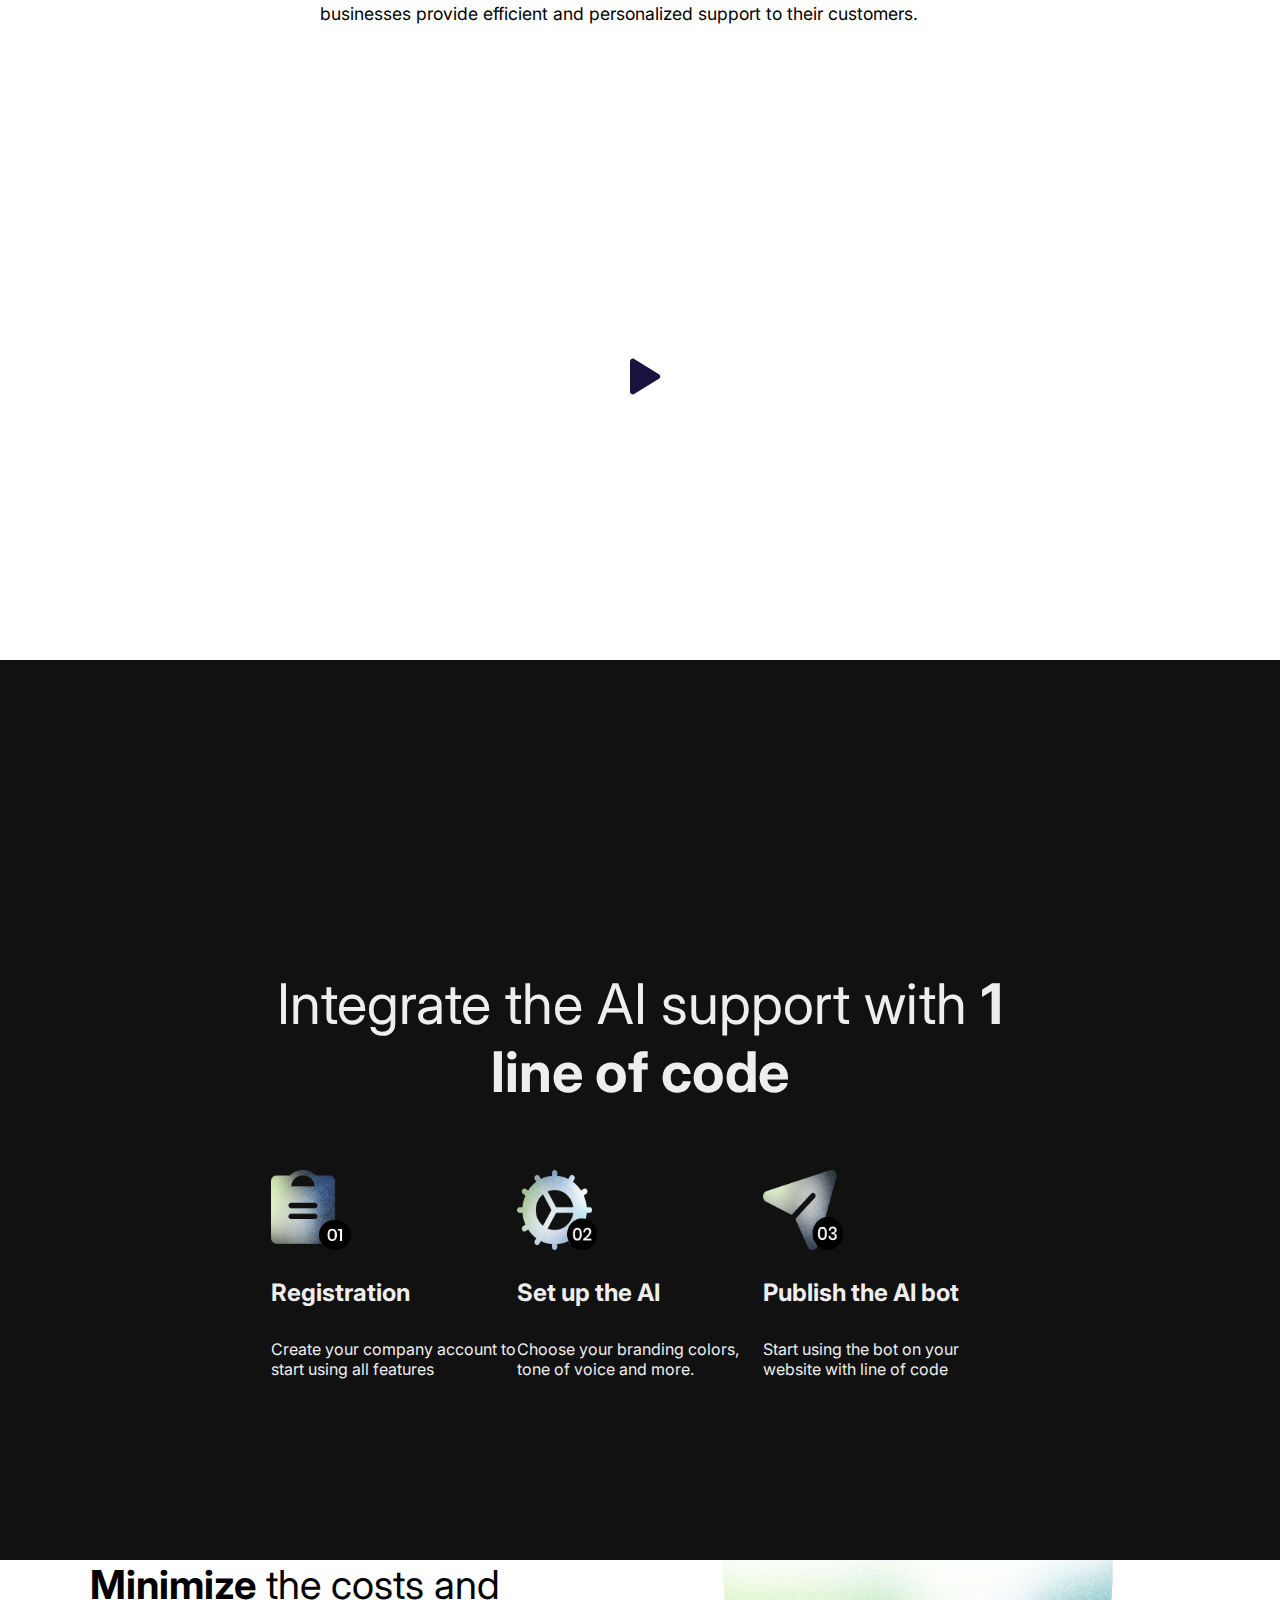
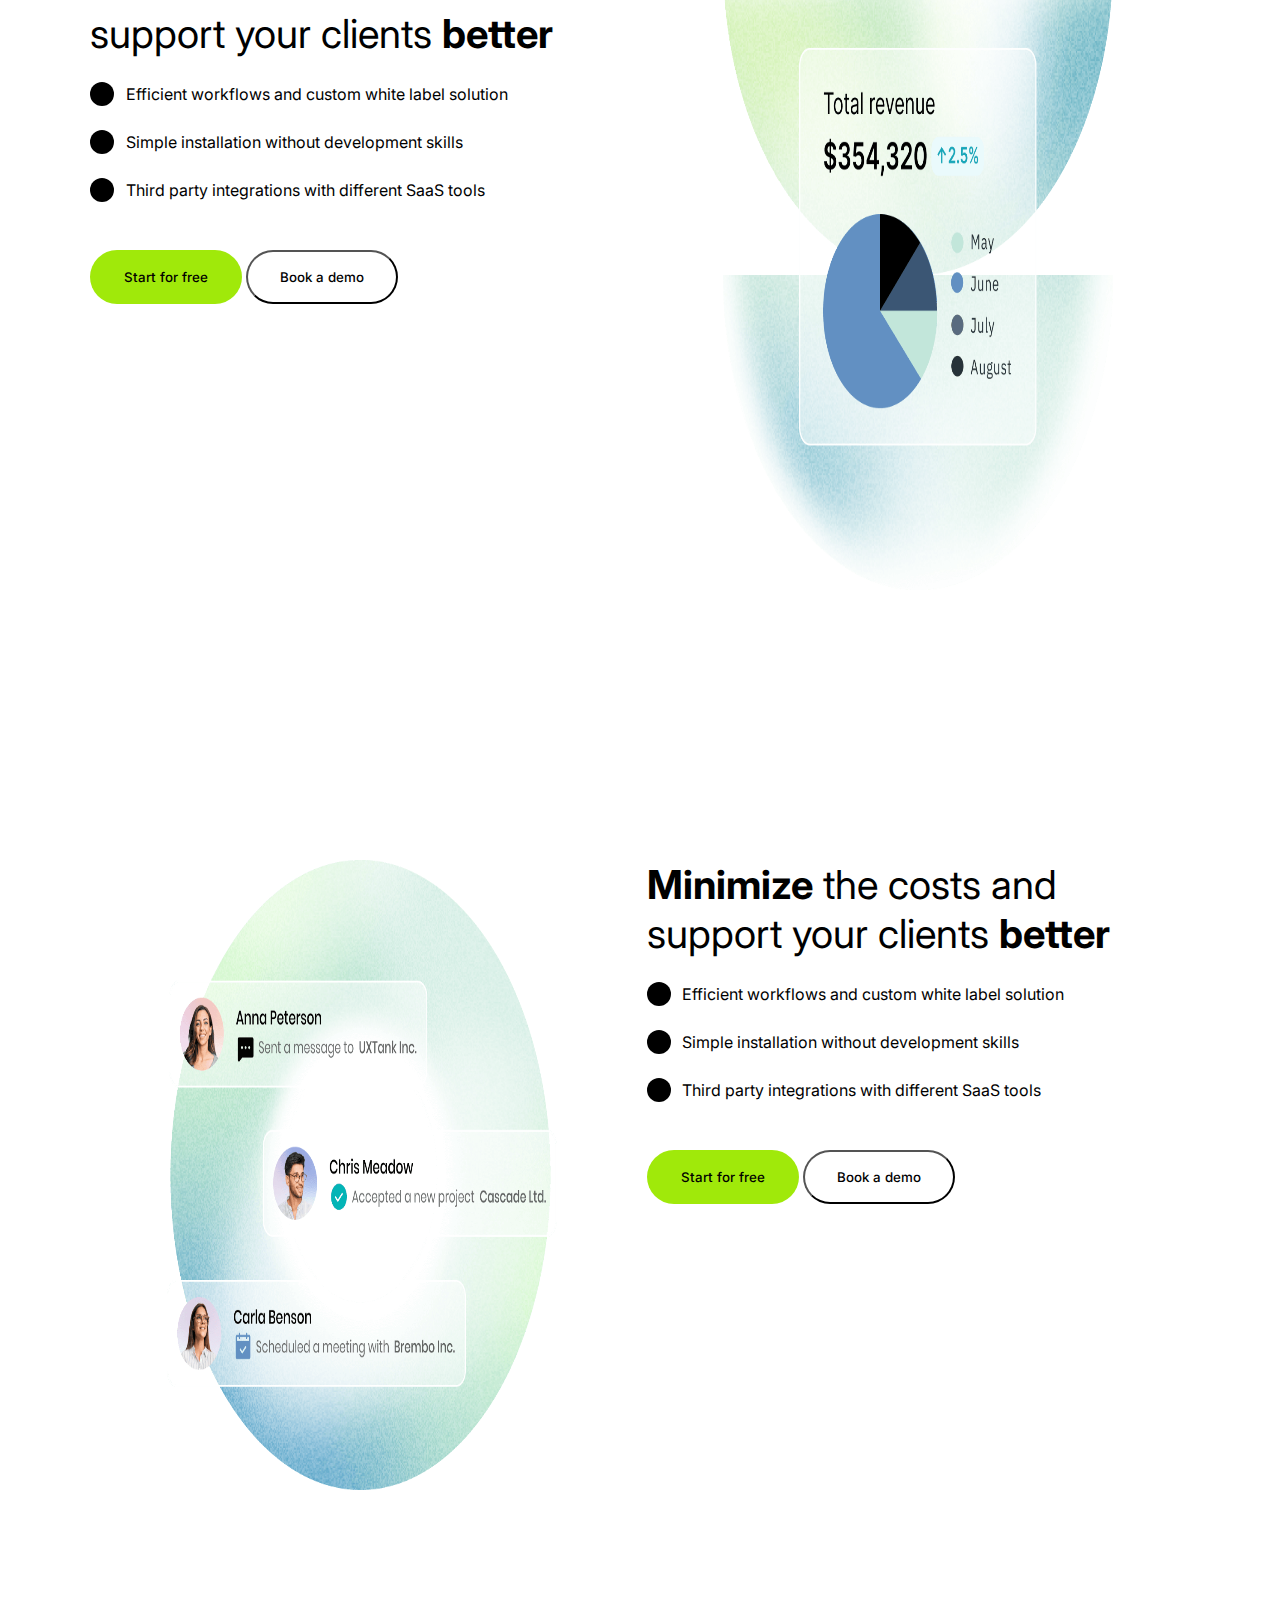
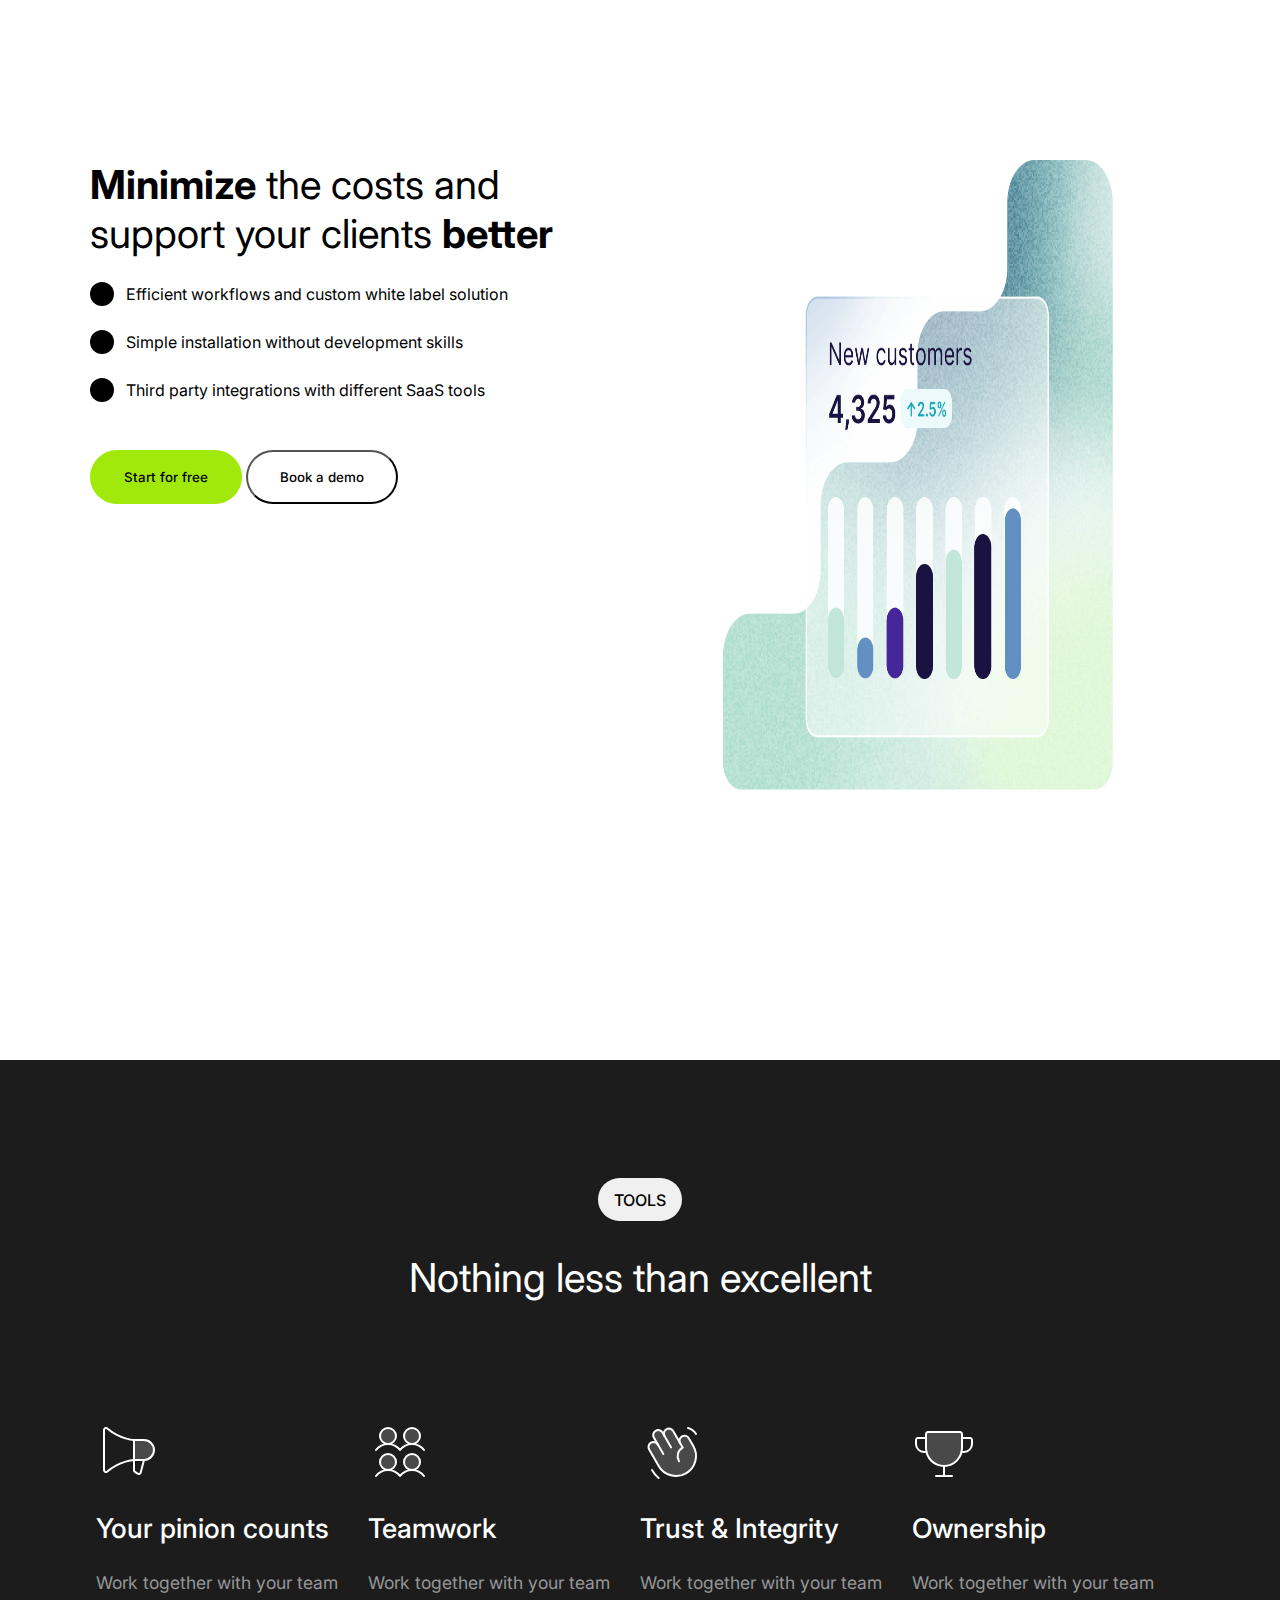
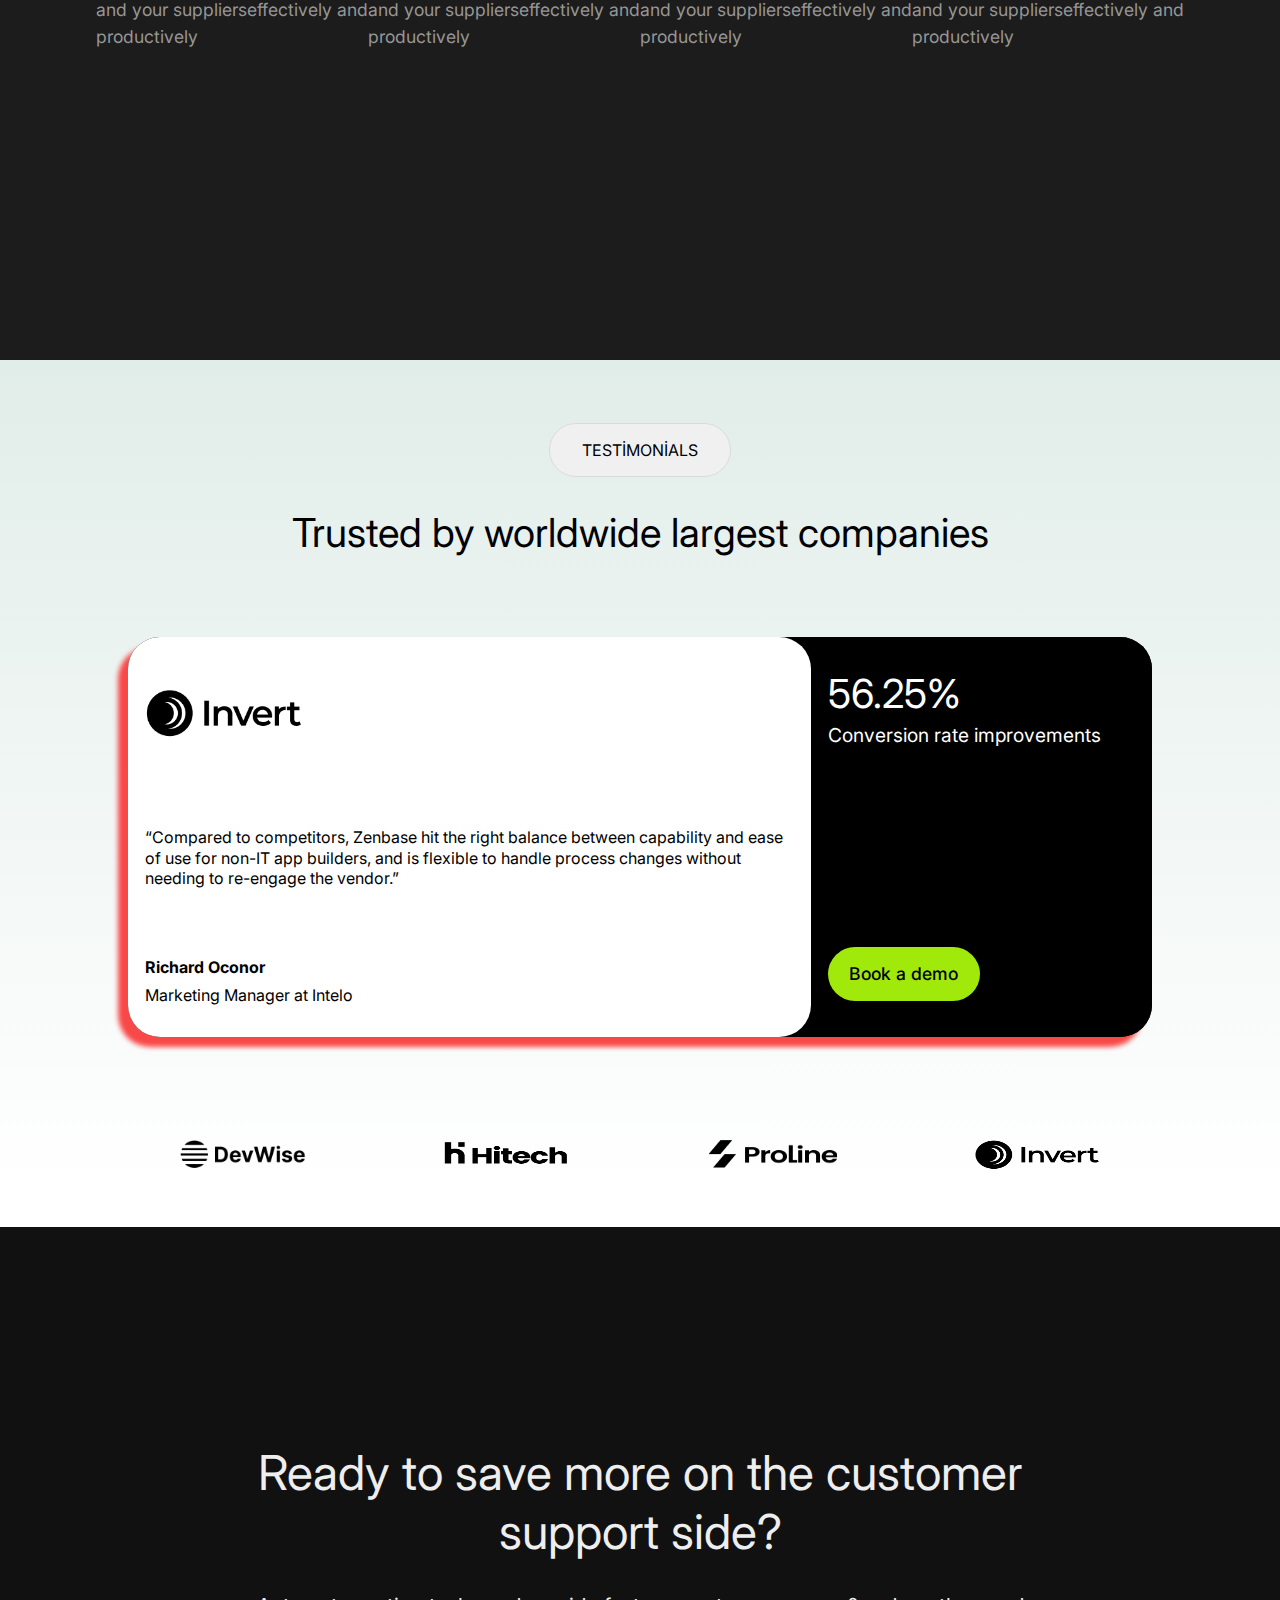
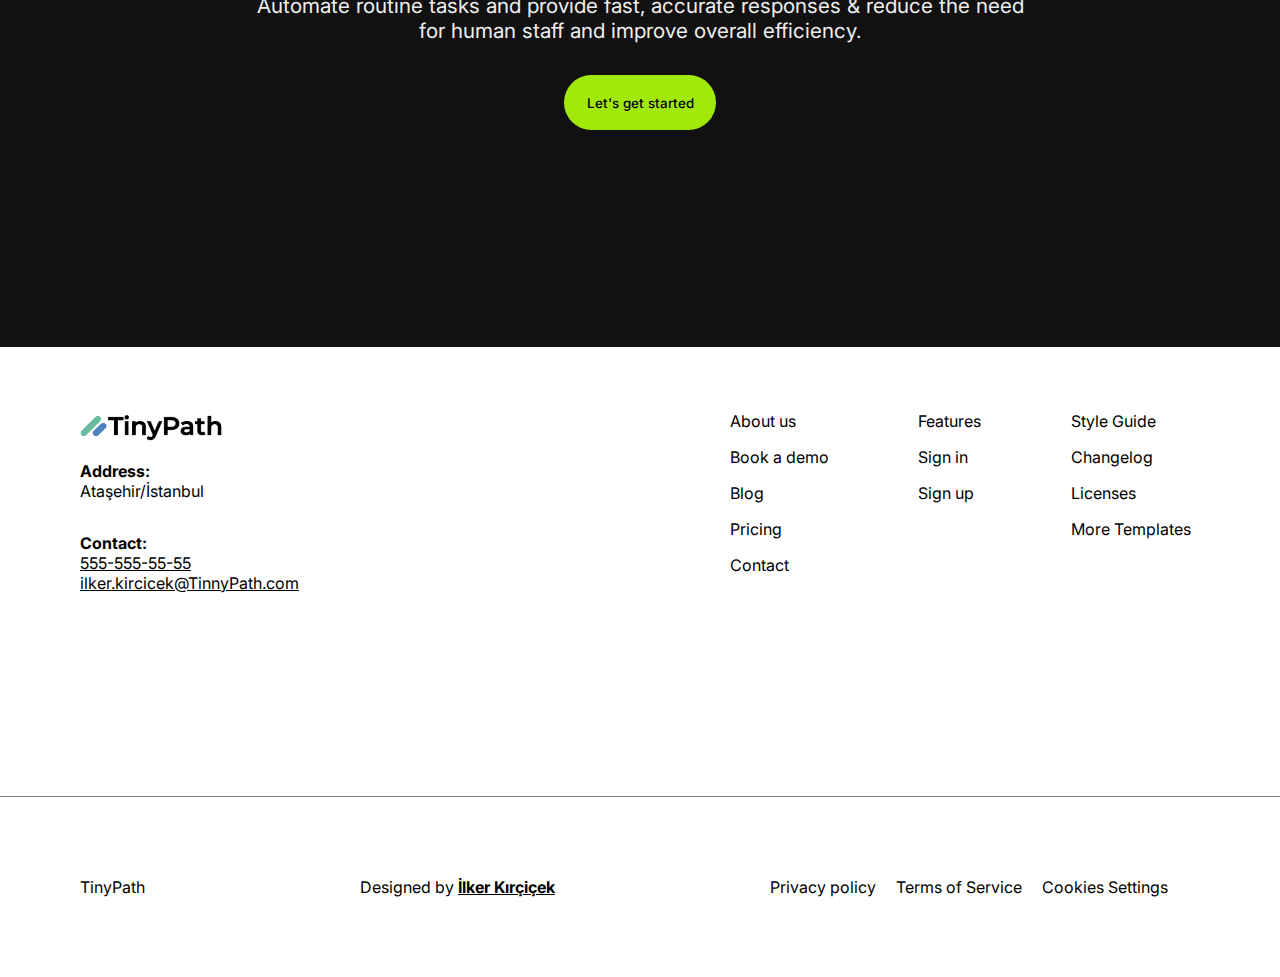
==== commit aa6fd483: "target blank delete" ====
--- a/index.html
+++ b/index.html
@@ -15,13 +15,13 @@
         <header class="head">
             <div class="header">
                 <div class="header-left">
-                    <img src="./img/logo.png" alt="logo">
+                    <a href="./index.html"><img src="./img/logo.png" alt="logo"></a>
                     <div class="links">
-                        <a href="#">Features</a>
-                        <a href="#">About Us</a>
-                        <a href="#">Pricing</a>
-                        <a href="#">Blog</a>
-                        <a href="#">Contact</a>
+                        <a href="./features.html">Features</a>
+                        <a href="./about.html">About Us</a>
+                        <a href="./pricing.html">Pricing</a>
+                        <a href="./blog.html">Blog</a>
+                        <a href="./contact.html">Contact</a>
                     </div>
                 </div>
                 <div class="header-right">
--- a/css/style.css
+++ b/css/style.css
@@ -959,6 +959,20 @@
   .head {
     height: 25vh;
   }
+
+  @keyframes different {
+    0% {
+      transform: translateX(25rem);
+    }
+  
+    100% {
+      transform: translateX(-137rem);
+    }
+  }
+
+  .animation-icons img {
+    animation: different 60s linear infinite;
+  }
 }
 
 @media (max-width: 333px) {
